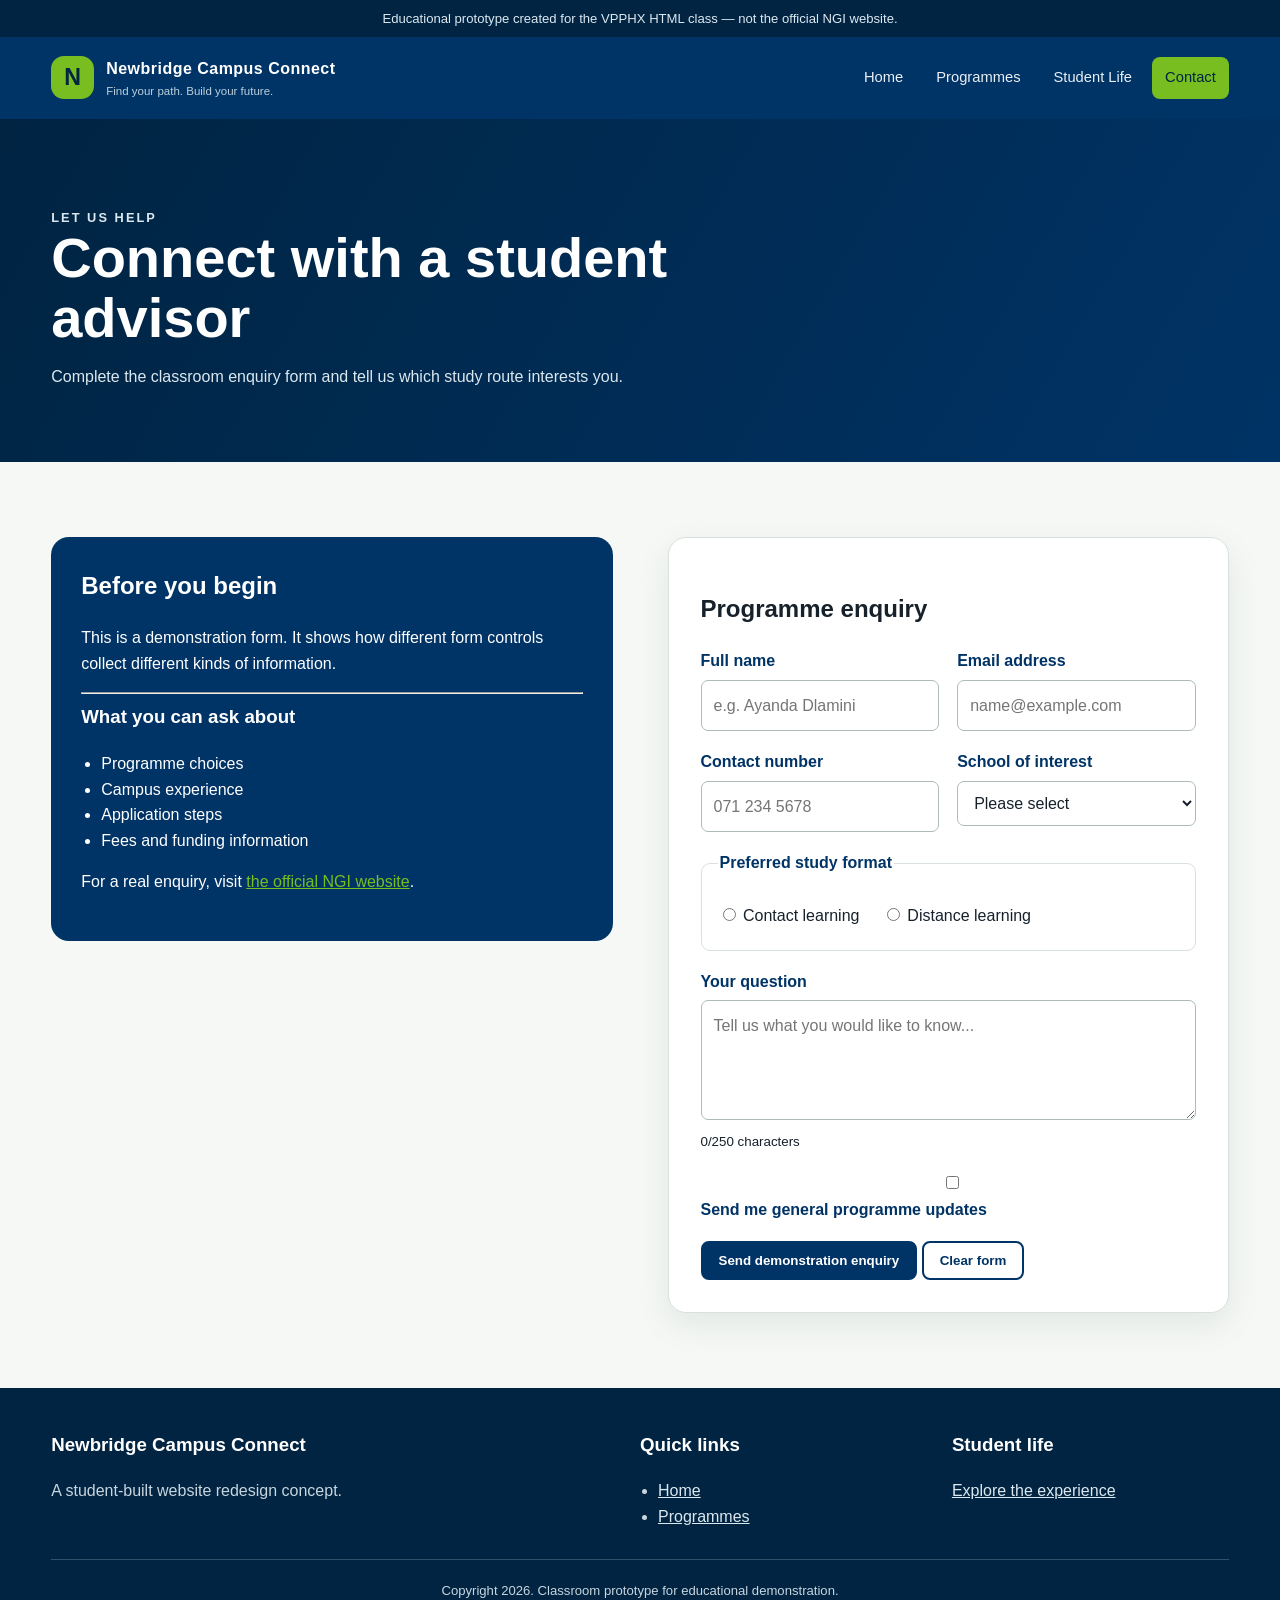
==== contact.html @ 24d99efb "Add files via upload Uploaded Campus Connect website" ====
<!DOCTYPE html>
<!-- 04 AUGUST – GLOBAL ATTRIBUTE: lang identifies English as the page language. -->
<html lang="en">
<head>
  <meta charset="UTF-8">
  <meta name="viewport" content="width=device-width, initial-scale=1.0">
  <meta name="description" content="Contact form demonstration for the Campus Connect educational prototype.">
  <title>Newbridge Campus Connect | Contact</title>
  <link rel="stylesheet" href="styles.css">
</head>
<body>
  <p class="prototype-note">Educational prototype created for the VPPHX HTML class — not the official NGI website.</p>

  <div class="site-top">
    <div class="page-width top-row">
      <a class="brand" href="index.html" title="Return to the home page">
        <span class="brand-mark">N</span>
        <span translate="no"><span class="brand-name">Newbridge Campus Connect</span><span class="brand-subtitle">Find your path. Build your future.</span></span>
      </a>
      <ul class="site-links">
        <li><a href="index.html">Home</a></li>
        <li><a href="programmes.html">Programmes</a></li>
        <li><a href="student-life.html">Student Life</a></li>
        <li><a class="active" href="contact.html">Contact</a></li>
      </ul>
    </div>
  </div>

  <div class="page-banner">
    <div class="page-width">
      <p class="eyebrow">Let us help</p>
      <h1>Connect with a student advisor</h1>
      <p>Complete the classroom enquiry form and tell us which study route interests you.</p>
    </div>
  </div>

  <div class="content-block">
    <div class="page-width contact-layout">
      <div class="contact-panel">
        <h2>Before you begin</h2>
        <p>This is a demonstration form. It shows how different form controls collect different kinds of information.</p>
        <hr>
        <h3>What you can ask about</h3>
        <ul class="contact-list">
          <li>Programme choices</li>
          <li>Campus experience</li>
          <li>Application steps</li>
          <li>Fees and funding information</li>
        </ul>
        <p>For a real enquiry, visit <a href="https://www.ngi.ac.za/" target="_blank" rel="noopener">the official NGI website</a>.</p>
      </div>

      <div class="form-card">
        <h2>Programme enquiry</h2>
        <!--
          04 AUGUST – EVENT ATTRIBUTE:
          onsubmit runs submitEnquiry() when the visitor submits the form.
        -->
        <form action="#" method="post" onsubmit="submitEnquiry(event)">
          <div class="form-row">
            <div class="field">
              <label for="full-name">Full name</label>
              <input id="full-name" name="full-name" type="text" placeholder="e.g. Ayanda Dlamini" required>
            </div>
            <div class="field">
              <label for="email">Email address</label>
              <input id="email" name="email" type="email" placeholder="name@example.com" required>
            </div>
          </div>

          <div class="form-row">
            <div class="field">
              <label for="phone">Contact number</label>
              <input id="phone" name="phone" type="tel" placeholder="071 234 5678">
            </div>
            <div class="field">
              <label for="school">School of interest</label>
              <select id="school" name="school" required>
                <option value="">Please select</option>
                <option value="commerce">Commerce</option>
                <option value="engineering-it-design">Engineering, IT and Design</option>
                <option value="humanities-education">Humanities and Education</option>
                <option value="environment-leisure">Environment and Leisure</option>
                <option value="sport-fitness">Sport and Fitness</option>
              </select>
            </div>
          </div>

          <fieldset>
            <legend>Preferred study format</legend>
            <label class="choice"><input type="radio" name="format" value="contact" required> Contact learning</label>
            <label class="choice"><input type="radio" name="format" value="distance"> Distance learning</label>
          </fieldset>

          <div class="field">
            <label for="message">Your question</label>
            <!--
              04 AUGUST – EVENT ATTRIBUTE:
              oninput runs every time the textarea value changes.
            -->
            <textarea id="message" name="message" maxlength="250" placeholder="Tell us what you would like to know..." oninput="countCharacters(this)"></textarea>
            <small id="character-count">0/250 characters</small>
          </div>

          <div class="field">
            <label><input type="checkbox" name="updates" value="yes"> Send me general programme updates</label>
          </div>

          <!-- type="submit" tells this button to submit the form. -->
          <button class="form-button" type="submit">Send demonstration enquiry</button>
          <button class="plain-button" type="reset">Clear form</button>

          <p id="form-message" class="form-message" hidden></p>
        </form>
      </div>
    </div>
  </div>

  <div class="footer">
    <div class="page-width">
      <div class="footer-grid">
        <div><h3 translate="no">Newbridge Campus Connect</h3><p>A student-built website redesign concept.</p></div>
        <div><h3>Quick links</h3><ul><li><a href="index.html">Home</a></li><li><a href="programmes.html">Programmes</a></li></ul></div>
        <div><h3>Student life</h3><p><a href="student-life.html">Explore the experience</a></p></div>
      </div>
      <p class="copyright">Copyright 2026. Classroom prototype for educational demonstration.</p>
    </div>
  </div>

  <script src="script.js"></script>
</body>
</html>
---- styles.css ----
/* NEWBRIDGE CAMPUS CONNECT
   This stylesheet demonstrates the styling and layout concepts covered by 4 August.

   CSS RULE PATTERN:
   selector { property: value; }

   Example from the body rule below:
   - body is the selector.
   - color is a property.
   - #17212b is its value.
   - the colon separates the property and value.
   - the semicolon ends the declaration.
*/

/* The universal selector applies this box model to every element. */
* {
  box-sizing: border-box;
}

html {
  scroll-behavior: smooth;
}

body {
  margin: 0;
  color: #17212b; /* hexadecimal text colour */
  background-color: #f5f8f4; /* hexadecimal background colour */
  font-family: Arial, Helvetica, sans-serif; /* fallback font list */
  line-height: 1.6;
}

img,
video {
  display: block;
  max-width: 100%;
}

a {
  color: inherit;
}

.page-width {
  width: 92%;
  max-width: 1180px;
  margin: 0 auto;
}

/* 04 AUGUST – CLASS SELECTOR: the full stop targets class="prototype-note". */
.prototype-note {
  margin: 0;
  padding: 8px 5%;
  color: #dce9f1;
  background-color: #002442;
  font-size: 0.82rem;
  text-align: center;
}

/* Internal and external rules can both use named, hex and RGB colour values. */
.site-top {
  color: #ffffff;
  background-color: #003366;
}

.top-row {
  display: flex;
  align-items: center;
  justify-content: space-between;
  gap: 25px;
  min-height: 82px;
}

.brand {
  display: inline-flex;
  align-items: center;
  gap: 12px;
  color: #ffffff;
  text-decoration: none;
}

.brand-mark {
  display: inline-grid;
  place-items: center;
  width: 43px;
  height: 43px;
  border-radius: 13px;
  color: #002442;
  background-color: #78be20;
  font-size: 1.45rem;
  font-weight: bold;
}

.brand-name {
  display: block;
  font-size: 1rem;
  font-weight: bold;
  letter-spacing: 0.03em;
}

.brand-subtitle {
  display: block;
  color: #bcd0dd;
  font-size: 0.72rem;
}

.site-links {
  display: flex;
  flex-wrap: wrap;
  align-items: center;
  gap: 7px;
  margin: 0;
  padding: 0;
  list-style: none;
}

.site-links a {
  display: block;
  padding: 9px 13px;
  border-radius: 8px;
  color: #e9f0f4;
  font-size: 0.92rem;
  text-decoration: none;
}

.site-links a:hover,
.site-links .active {
  color: #002442;
  background-color: #78be20;
}

.button-link {
  display: inline-block;
  padding: 12px 19px;
  border: 2px solid #78be20;
  border-radius: 8px;
  color: #002442;
  background-color: #78be20;
  font-weight: bold;
  text-decoration: none;
}

.button-link:hover {
  border-color: #95d74b;
  background-color: #95d74b;
}

.button-link.secondary {
  color: #ffffff;
  background-color: transparent;
}

.hero {
  min-height: 570px;
  color: #ffffff;
  background-color: #002442;
  background-image: linear-gradient(90deg, rgba(0, 36, 66, 0.98) 0%, rgba(0, 51, 102, 0.87) 42%, rgba(0, 36, 66, 0.12) 76%), url("images/hero-campus.png");
  background-position: center;
  background-size: cover;
}

.hero-content {
  width: 92%;
  max-width: 1180px;
  margin: 0 auto;
  padding: 105px 0 90px;
}

.eyebrow {
  margin: 0 0 14px;
  color: #78be20;
  font-size: 0.8rem;
  font-weight: bold;
  letter-spacing: 0.16em;
  text-transform: uppercase;
}

.hero h1,
.page-banner h1 {
  margin: 0;
  max-width: 760px;
  font-size: 3.5rem;
  line-height: 1.06;
}

.hero-text {
  max-width: 590px;
  margin: 22px 0 30px;
  color: #e6eef2;
  font-size: 1.1rem;
}

.hero-actions {
  display: flex;
  flex-wrap: wrap;
  gap: 12px;
}

.announcement {
  padding: 14px 5%;
  color: #002442;
  background-color: #e4f3d3;
  text-align: center;
}

.announcement button {
  margin-left: 15px;
  border: 0;
  color: #003366;
  background: transparent;
  font-weight: bold;
  text-decoration: underline;
  cursor: pointer;
}

.content-block {
  padding: 75px 0;
}

.content-block.white {
  background-color: #ffffff;
}

.section-heading {
  max-width: 720px;
  margin-bottom: 32px;
}

.section-heading h2 {
  margin: 0 0 10px;
  color: #003366;
  font-size: 2.25rem;
  line-height: 1.15;
}

.section-heading p {
  margin: 0;
  color: #5d6975;
}

.card-grid {
  display: grid;
  grid-template-columns: repeat(3, 1fr);
  gap: 22px;
}

.info-card,
.workshop-card {
  overflow: hidden;
  border: 1px solid #d8e1dd;
  border-radius: 16px;
  background-color: #ffffff;
  box-shadow: 0 12px 35px rgba(0, 36, 66, 0.07);
}

.card-image {
  width: 100%;
  height: 205px;
  object-fit: cover;
}

.card-body {
  padding: 24px;
}

.card-body h3 {
  margin: 0 0 9px;
  color: #003366;
  font-size: 1.25rem;
}

.card-body p {
  margin: 0 0 18px;
  color: #5d6975;
}

.text-link {
  color: #4e8513;
  font-weight: bold;
  text-decoration-thickness: 2px;
  text-underline-offset: 4px;
}

.feature-layout,
.media-layout,
.contact-layout {
  display: grid;
  grid-template-columns: 1fr 1fr;
  align-items: center;
  gap: 55px;
}

.feature-image {
  border-radius: 20px;
  box-shadow: 18px 18px 0 #dcecc9;
}

.check-list {
  margin: 24px 0 30px;
  padding-left: 22px;
}

.check-list li {
  margin-bottom: 9px;
}

.page-banner {
  padding: 72px 0;
  color: #ffffff;
  background: linear-gradient(120deg, #002442, #003366);
}

.page-banner p {
  max-width: 720px;
  margin: 17px 0 0;
  color: #dce8ef;
}

.filter-row {
  display: flex;
  flex-wrap: wrap;
  gap: 10px;
  margin-bottom: 28px;
}

.filter-row button,
.form-button,
.plain-button {
  padding: 10px 16px;
  border: 2px solid #003366;
  border-radius: 8px;
  color: #003366;
  background-color: #ffffff;
  font-weight: bold;
  cursor: pointer;
}

.filter-row button:hover,
.filter-row button.selected,
.form-button:hover,
.plain-button:hover {
  color: #ffffff;
  background-color: #003366;
}

.programme-grid {
  display: grid;
  grid-template-columns: repeat(3, 1fr);
  gap: 20px;
}

.workshop-card {
  padding: 25px;
  border-top: 5px solid #78be20;
  transition: transform 0.2s, box-shadow 0.2s;
}

.workshop-card.hovered {
  transform: translateY(-7px);
  box-shadow: 0 18px 42px rgba(0, 51, 102, 0.16);
}

.programme-code {
  display: inline-block;
  margin-bottom: 15px;
  padding: 5px 9px;
  border-radius: 5px;
  color: #003366;
  background-color: #eaf3df;
  font-size: 0.75rem;
  font-weight: bold;
}

.workshop-card h3 {
  margin: 0 0 10px;
  color: #003366;
}

.workshop-card p {
  margin: 0;
  color: #5d6975;
}

.table-wrap {
  overflow-x: auto;
  border: 1px solid #d8e1dd;
  border-radius: 14px;
  background-color: #ffffff;
}

table {
  width: 100%;
  border-collapse: collapse;
}

caption {
  padding: 20px;
  color: #003366;
  font-size: 1.1rem;
  font-weight: bold;
  text-align: left;
}

th,
td {
  padding: 15px 18px;
  border-top: 1px solid #d8e1dd;
  text-align: left;
}

th {
  color: #ffffff;
  background-color: #003366;
}

tr:nth-child(even) td {
  background-color: #f3f7f5;
}

.media-box {
  padding: 24px;
  border-radius: 18px;
  background-color: #ffffff;
  box-shadow: 0 12px 35px rgba(0, 36, 66, 0.08);
}

.media-box video,
.media-box audio {
  width: 100%;
  margin-top: 15px;
  border-radius: 10px;
}

.quote-box {
  padding: 30px;
  border-left: 6px solid #78be20;
  border-radius: 0 14px 14px 0;
  color: #ffffff;
  background-color: #003366;
}

.quote-box p {
  margin: 0 0 10px;
  font-size: 1.15rem;
}

.language-box {
  display: grid;
  grid-template-columns: 1fr 1fr;
  gap: 18px;
}

.language-box div {
  padding: 22px;
  border: 1px solid #d8e1dd;
  border-radius: 12px;
  background-color: #ffffff;
}

.contact-layout {
  align-items: start;
}

.contact-panel {
  padding: 30px;
  border-radius: 18px;
  color: #ffffff;
  background-color: #003366;
}

.contact-panel h2,
.contact-panel h3 {
  margin-top: 0;
}

.contact-panel a {
  color: #78be20;
}

.contact-list {
  padding-left: 20px;
}

.form-card {
  padding: 32px;
  border: 1px solid #d8e1dd;
  border-radius: 18px;
  background-color: #ffffff;
  box-shadow: 0 12px 35px rgba(0, 36, 66, 0.08);
}

.form-row {
  display: grid;
  grid-template-columns: 1fr 1fr;
  gap: 18px;
}

.field {
  margin-bottom: 18px;
}

.field label,
legend {
  display: block;
  margin-bottom: 6px;
  color: #003366;
  font-weight: bold;
}

.field input,
.field select,
.field textarea {
  width: 100%;
  padding: 12px;
  border: 1px solid #aebbb6;
  border-radius: 7px;
  color: #17212b;
  background-color: #ffffff;
  font: inherit;
}

.field textarea {
  min-height: 120px;
  resize: vertical;
}

fieldset {
  margin: 0 0 18px;
  padding: 16px;
  border: 1px solid #d8e1dd;
  border-radius: 9px;
}

.choice {
  display: inline-block;
  margin: 5px 18px 5px 0;
}

.form-button {
  color: #ffffff;
  background-color: #003366;
}

.form-message {
  margin-top: 18px;
  padding: 14px;
  border-radius: 8px;
  color: #234c00;
  background-color: #e4f3d3;
}

.footer {
  padding: 42px 0 25px;
  color: #c8d6df;
  background-color: #002442;
}

.footer-grid {
  display: grid;
  grid-template-columns: 2fr 1fr 1fr;
  gap: 35px;
}

.footer h3 {
  margin-top: 0;
  color: #ffffff;
}

.footer a {
  color: #dce8ef;
}

.footer ul {
  margin: 0;
  padding-left: 18px;
}

.copyright {
  margin: 30px 0 0;
  padding-top: 20px;
  border-top: 1px solid #31516b;
  font-size: 0.82rem;
  text-align: center;
}

/* The media query adjusts the layout for smaller screens. */
@media (max-width: 850px) {
  .top-row,
  .feature-layout,
  .media-layout,
  .contact-layout {
    grid-template-columns: 1fr;
  }

  .top-row {
    display: grid;
    padding: 18px 0;
  }

  .card-grid,
  .programme-grid {
    grid-template-columns: 1fr 1fr;
  }

  .hero h1,
  .page-banner h1 {
    font-size: 2.65rem;
  }

  .footer-grid {
    grid-template-columns: 1fr;
  }
}

@media (max-width: 560px) {
  .site-links {
    display: grid;
    grid-template-columns: 1fr 1fr;
    width: 100%;
  }

  .site-links a {
    text-align: center;
  }

  .hero {
    min-height: 620px;
    background-image: linear-gradient(rgba(0, 36, 66, 0.9), rgba(0, 51, 102, 0.88)), url("images/hero-campus.png");
  }

  .hero-content {
    padding-top: 75px;
  }

  .hero h1,
  .page-banner h1 {
    font-size: 2.25rem;
  }

  .card-grid,
  .programme-grid,
  .language-box,
  .form-row {
    grid-template-columns: 1fr;
  }

  .content-block {
    padding: 55px 0;
  }
}
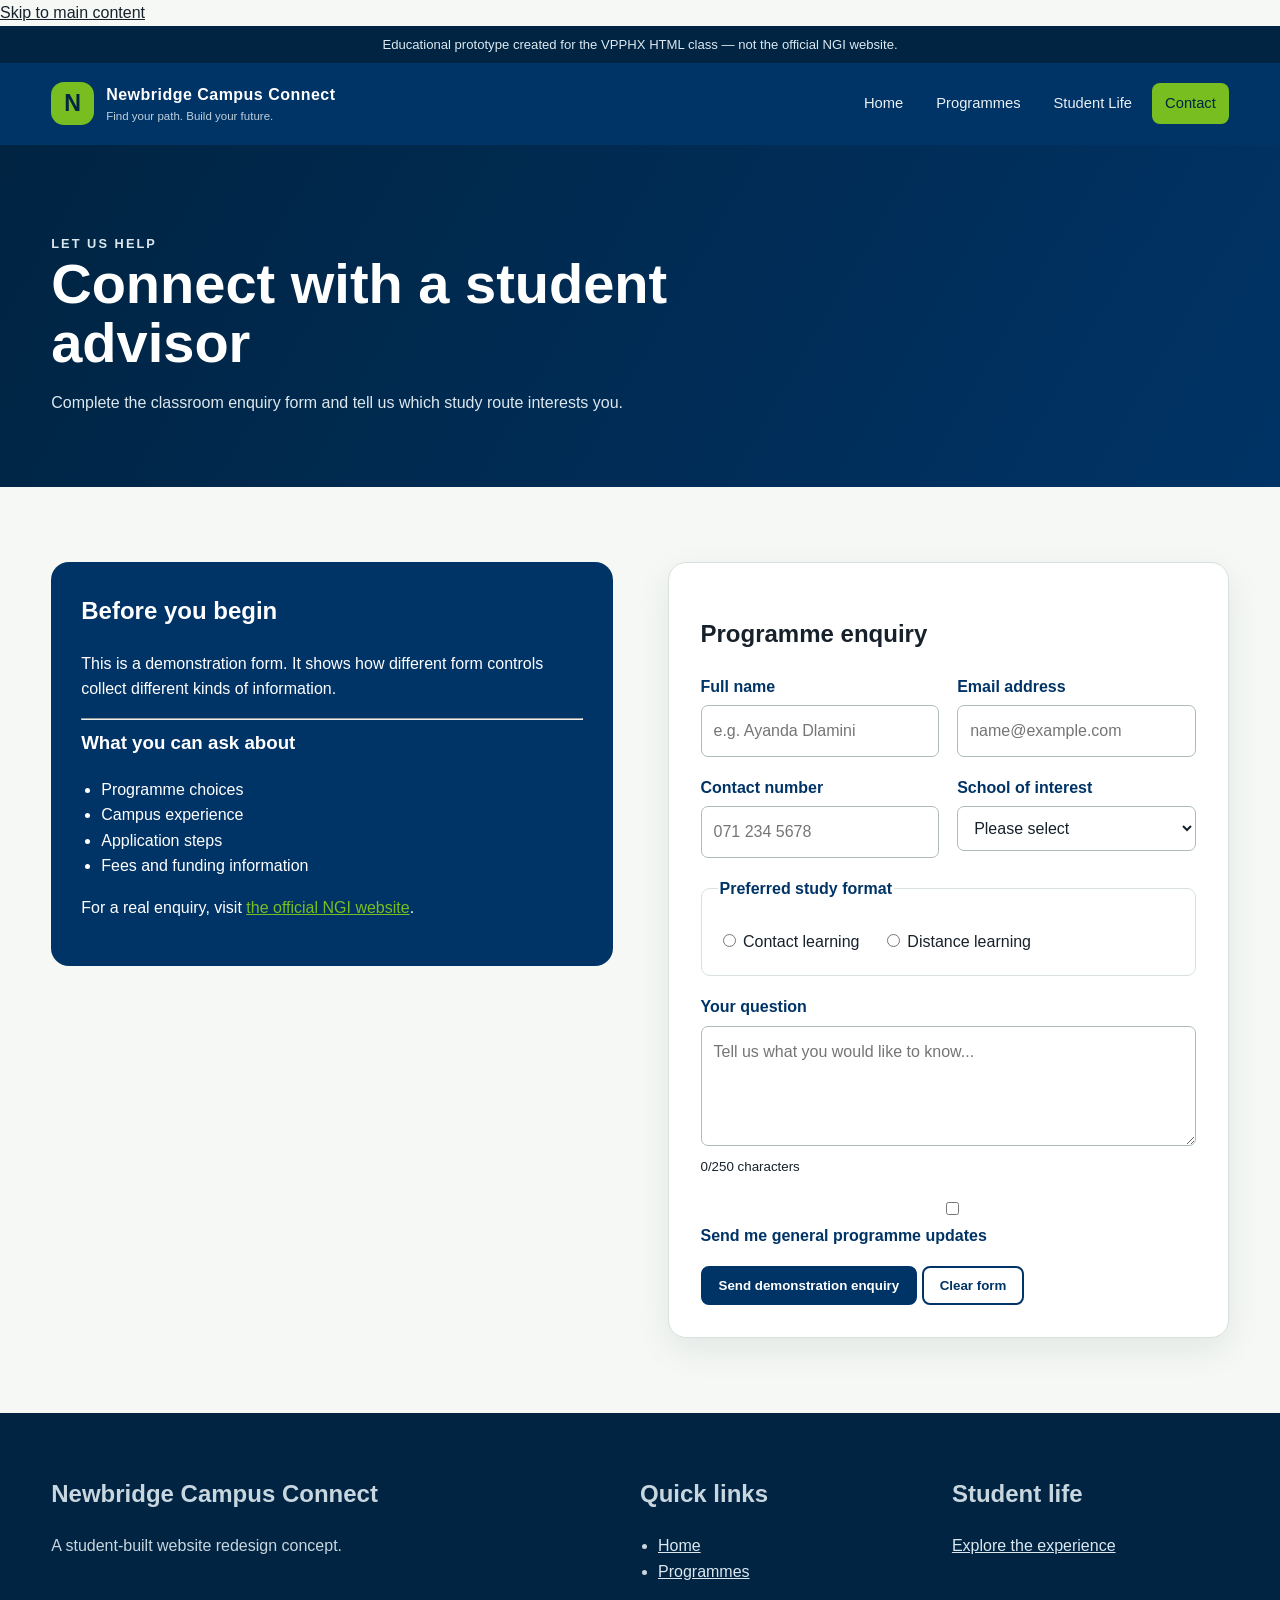
==== commit 08c8aaf8: "Update contact.html Amended the contact file" ====
--- a/contact.html
+++ b/contact.html
@@ -7,37 +7,50 @@
   <meta name="description" content="Contact form demonstration for the Campus Connect educational prototype.">
   <title>Newbridge Campus Connect | Contact</title>
   <link rel="stylesheet" href="styles.css">
+
+  <link rel="icon" type="image/png" href="images/Newbridge-logo.png">
 </head>
 <body>
+  <!-- 05 AUGUST – ACCESSIBILITY: this link skips repeated navigation. -->
+  <a class="skip-link" href="#main-content">Skip to main content</a>
+
   <p class="prototype-note">Educational prototype created for the VPPHX HTML class — not the official NGI website.</p>
 
-  <div class="site-top">
+  <!-- 05 AUGUST – SEMANTIC MARKUP: header contains the site identity and navigation. -->
+  <header class="site-top">
     <div class="page-width top-row">
       <a class="brand" href="index.html" title="Return to the home page">
         <span class="brand-mark">N</span>
         <span translate="no"><span class="brand-name">Newbridge Campus Connect</span><span class="brand-subtitle">Find your path. Build your future.</span></span>
       </a>
-      <ul class="site-links">
-        <li><a href="index.html">Home</a></li>
-        <li><a href="programmes.html">Programmes</a></li>
-        <li><a href="student-life.html">Student Life</a></li>
-        <li><a class="active" href="contact.html">Contact</a></li>
-      </ul>
+      <!-- 05 AUGUST – SEMANTIC MARKUP: nav identifies the primary navigation. -->
+      <nav aria-label="Primary navigation">
+        <ul class="site-links">
+          <li><a href="index.html">Home</a></li>
+          <li><a href="programmes.html">Programmes</a></li>
+          <li><a href="student-life.html">Student Life</a></li>
+          <li><a class="active" href="contact.html" aria-current="page">Contact</a></li>
+        </ul>
+      </nav>
     </div>
-  </div>
+  </header>
 
-  <div class="page-banner">
+  <!-- 05 AUGUST – SEMANTIC MARKUP: main contains the page's unique content. -->
+  <main id="main-content" tabindex="-1">
+
+  <section class="page-banner" aria-labelledby="contact-page-heading">
     <div class="page-width">
       <p class="eyebrow">Let us help</p>
-      <h1>Connect with a student advisor</h1>
+      <h1 id="contact-page-heading">Connect with a student advisor</h1>
       <p>Complete the classroom enquiry form and tell us which study route interests you.</p>
     </div>
-  </div>
+  </section>
 
-  <div class="content-block">
+  <section class="content-block" aria-label="Programme enquiry information and form">
     <div class="page-width contact-layout">
-      <div class="contact-panel">
-        <h2>Before you begin</h2>
+      <!-- 05 AUGUST – ASIDE: this information supports the main enquiry form. -->
+      <aside class="contact-panel" aria-labelledby="before-you-begin-heading">
+        <h2 id="before-you-begin-heading">Before you begin</h2>
         <p>This is a demonstration form. It shows how different form controls collect different kinds of information.</p>
         <hr>
         <h3>What you can ask about</h3>
@@ -48,10 +61,10 @@
           <li>Fees and funding information</li>
         </ul>
         <p>For a real enquiry, visit <a href="https://www.ngi.ac.za/" target="_blank" rel="noopener">the official NGI website</a>.</p>
-      </div>
+      </aside>
 
-      <div class="form-card">
-        <h2>Programme enquiry</h2>
+      <section class="form-card" aria-labelledby="programme-enquiry-heading">
+        <h2 id="programme-enquiry-heading">Programme enquiry</h2>
         <!--
           04 AUGUST – EVENT ATTRIBUTE:
           onsubmit runs submitEnquiry() when the visitor submits the form.
@@ -98,8 +111,9 @@
               04 AUGUST – EVENT ATTRIBUTE:
               oninput runs every time the textarea value changes.
             -->
-            <textarea id="message" name="message" maxlength="250" placeholder="Tell us what you would like to know..." oninput="countCharacters(this)"></textarea>
-            <small id="character-count">0/250 characters</small>
+            <textarea id="message" name="message" maxlength="250" aria-describedby="character-count" placeholder="Tell us what you would like to know..." oninput="countCharacters(this)"></textarea>
+            <!-- aria-live allows the changing count to be announced without moving focus. -->
+            <small id="character-count" aria-live="polite">0/250 characters</small>
           </div>
 
           <div class="field">
@@ -110,22 +124,24 @@
           <button class="form-button" type="submit">Send demonstration enquiry</button>
           <button class="plain-button" type="reset">Clear form</button>
 
-          <p id="form-message" class="form-message" hidden></p>
+          <!-- role="status" announces the result of the demonstration submission. -->
+          <p id="form-message" class="form-message" role="status" hidden></p>
         </form>
+      </section>
+    </div>
+  </section>
+  </main>
+
+  <!-- 05 AUGUST – SEMANTIC MARKUP: footer contains repeated closing content. -->
+  <footer class="footer">
+    <div class="page-width">
+      <div class="footer-grid">
+        <div><h2 translate="no">Newbridge Campus Connect</h2><p>A student-built website redesign concept.</p></div>
+        <div><h2>Quick links</h2><ul><li><a href="index.html">Home</a></li><li><a href="programmes.html">Programmes</a></li></ul></div>
+        <div><h2>Student life</h2><p><a href="student-life.html">Explore the experience</a></p></div>
       </div>
     </div>
-  </div>
-
-  <div class="footer">
-    <div class="page-width">
-      <div class="footer-grid">
-        <div><h3 translate="no">Newbridge Campus Connect</h3><p>A student-built website redesign concept.</p></div>
-        <div><h3>Quick links</h3><ul><li><a href="index.html">Home</a></li><li><a href="programmes.html">Programmes</a></li></ul></div>
-        <div><h3>Student life</h3><p><a href="student-life.html">Explore the experience</a></p></div>
-      </div>
-      <p class="copyright">Copyright 2026. Classroom prototype for educational demonstration.</p>
-    </div>
-  </div>
+  </footer>
 
   <script src="script.js"></script>
 </body>
